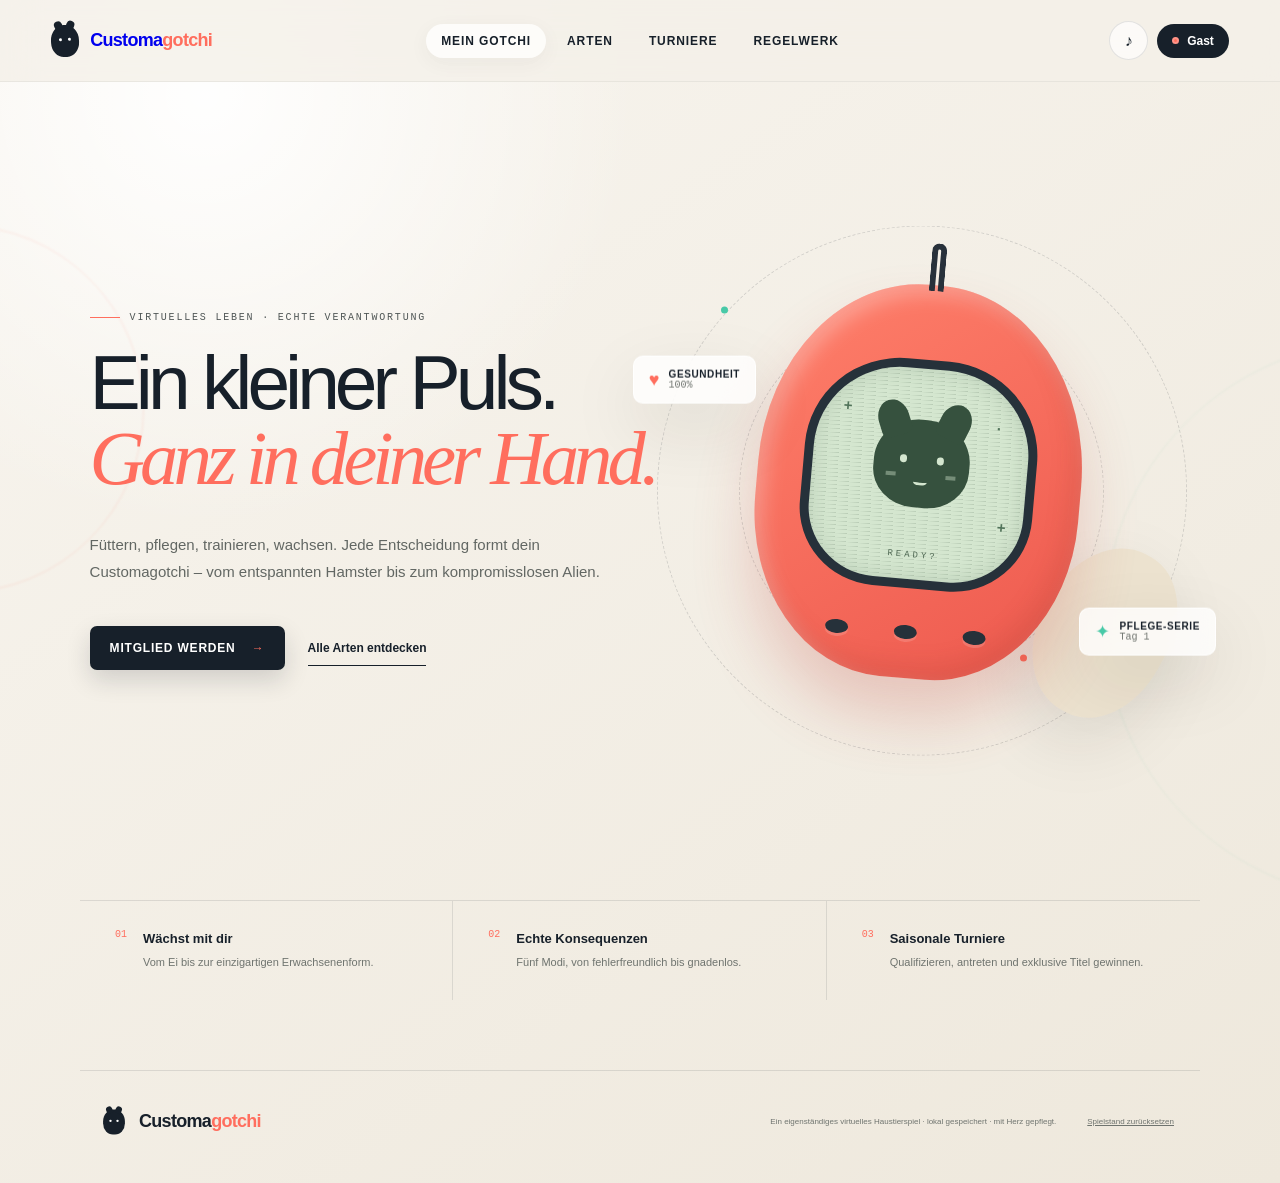
==== index.html @ be7396cb "Add files via upload" ====
<!doctype html>
<html lang="de">
<head>
  <meta charset="utf-8">
  <meta name="viewport" content="width=device-width, initial-scale=1">
  <meta name="theme-color" content="#111827">
  <meta name="description" content="Customagotchi – dein anspruchsvolles virtuelles Haustier mit fünf Arten, Pflege, Entwicklung und Turnieren.">
  <title>Customagotchi – Dein Leben. Dein Wesen.</title>
  <link rel="manifest" href="manifest.webmanifest">
  <link rel="icon" href="assets/icon.svg" type="image/svg+xml">
  <link rel="stylesheet" href="styles.css?v=20260717-1">
</head>
<body>
  <div class="ambient ambient-one"></div>
  <div class="ambient ambient-two"></div>

  <header class="topbar">
    <a class="brand" href="#start" aria-label="Customagotchi Startseite">
      <span class="brand-mark" aria-hidden="true"><i></i><b></b></span>
      <span>Customa<span>gotchi</span></span>
    </a>
    <nav class="desktop-nav" aria-label="Hauptnavigation">
      <button class="nav-link active" data-view="home">Mein Gotchi</button>
      <button class="nav-link" data-view="species">Arten</button>
      <button class="nav-link" data-view="tournaments">Turniere</button>
      <button class="nav-link" data-view="rules">Regelwerk</button>
    </nav>
    <div class="top-actions">
      <button class="icon-button" id="soundToggle" aria-label="Ton an- oder ausschalten" title="Ton"><span aria-hidden="true">♪</span></button>
      <button class="account-pill" id="accountButton"><span class="account-dot"></span><span id="accountLabel">Gast</span></button>
    </div>
  </header>

  <main id="app">
    <section class="view active" id="view-home" aria-labelledby="homeHeading">
      <div class="hero" id="start">
        <div class="eyebrow"><span></span> Virtuelles Leben · echte Verantwortung</div>
        <h1 id="homeHeading">Ein kleiner Puls.<br><em>Ganz in deiner Hand.</em></h1>
        <p class="hero-copy">Füttern, pflegen, trainieren, wachsen. Jede Entscheidung formt dein Customagotchi – vom entspannten Hamster bis zum kompromisslosen Alien.</p>
        <div class="hero-actions" id="guestHeroActions">
          <button class="primary-button" data-open="membership">Mitglied werden <span>→</span></button>
          <button class="text-button" data-view-target="species">Alle Arten entdecken</button>
        </div>

        <div class="hero-orbit" aria-hidden="true">
          <div class="orbit-line orbit-one"></div>
          <div class="orbit-line orbit-two"></div>
          <div class="egg egg-back"></div>
          <div class="device-shell">
            <div class="device-top"></div>
            <div class="device-screen">
              <div class="screen-glow"></div>
              <div class="pixel-spark s1">+</div><div class="pixel-spark s2">·</div><div class="pixel-spark s3">+</div>
              <div class="pet-preview hamster"><span class="ear left"></span><span class="ear right"></span><span class="eye left"></span><span class="eye right"></span><span class="mouth"></span><span class="blush left"></span><span class="blush right"></span></div>
              <span class="screen-label">READY?</span>
            </div>
            <div class="device-buttons"><i></i><i></i><i></i></div>
          </div>
          <div class="stat-float float-health"><span>♥</span><b>Gesundheit</b><small>100%</small></div>
          <div class="stat-float float-care"><span>✦</span><b>Pflege-Serie</b><small>Tag 1</small></div>
        </div>
      </div>

      <div class="game-shell hidden" id="gameShell">
        <aside class="pet-summary glass-panel">
          <div class="summary-heading">
            <div><span class="micro-label">DEIN BEGLEITER</span><h2 id="petNameHeading">Mochi</h2></div>
            <span class="alive-badge" id="aliveBadge">● MUNTER</span>
          </div>
          <div class="species-line"><span id="petSpeciesLabel">Hamster</span><i></i><span id="petStageLabel">Baby</span><i></i><span id="petAgeLabel">Tag 1</span></div>

          <div class="needs-list" id="needsList"></div>
          <div class="attention-card" id="attentionCard">
            <span class="attention-icon">!</span>
            <div><b id="attentionTitle">Alles bestens</b><small id="attentionText">Dein Gotchi ist rundum versorgt.</small></div>
          </div>
          <button class="secondary-button full" id="openStats">Alle Werte &amp; Verlauf</button>
        </aside>

        <section class="pet-stage glass-panel" aria-label="Spielbereich">
          <div class="stage-topline">
            <div class="clock"><span id="gameClock">08:00</span><small id="gamePeriod">MORGEN</small></div>
            <div class="weather"><span>✦</span><small id="seasonLabel">SOMMER-SAISON</small></div>
          </div>
          <div class="room" id="petRoom">
            <div class="room-window"><span></span><i></i></div>
            <div class="room-shelf"><i></i><b></b></div>
            <div class="room-rug"></div>
            <div class="poop-area" id="poopArea"></div>
            <div class="pet-character hamster baby" id="petCharacter" role="img" aria-label="Dein Customagotchi">
              <span class="pet-shadow"></span>
              <span class="feature ear left"></span><span class="feature ear right"></span>
              <span class="feature horn left"></span><span class="feature horn right"></span>
              <span class="feature tail"></span>
              <span class="body"><span class="face-eye left"></span><span class="face-eye right"></span><span class="face-mouth"></span><span class="cheek left"></span><span class="cheek right"></span><span class="belly-mark"></span></span>
              <span class="status-bubble" id="petBubble">♥</span>
            </div>
            <div class="sleep-cloud hidden" id="sleepCloud">Z <small>z</small></div>
            <div class="room-message" id="roomMessage" aria-live="polite">Willkommen zurück!</div>
          </div>
          <div class="action-dock" aria-label="Pflegeaktionen">
            <button class="care-action" data-action="feed"><span>♨</span><small>Füttern</small></button>
            <button class="care-action" data-action="snack"><span>●</span><small>Snack</small></button>
            <button class="care-action" data-action="play"><span>◆</span><small>Spielen</small></button>
            <button class="care-action" data-action="train"><span>▲</span><small>Training</small></button>
            <button class="care-action" data-action="clean"><span>✦</span><small>Pflegen</small></button>
            <button class="care-action" data-action="medicine"><span>✚</span><small>Medizin</small></button>
            <button class="care-action" data-action="sleep"><span>☾</span><small>Schlaf</small></button>
            <button class="care-action" data-action="light"><span>◐</span><small>Licht</small></button>
          </div>
        </section>

        <aside class="daily-panel glass-panel">
          <div class="panel-heading"><div><span class="micro-label">HEUTE</span><h3>Tagesrhythmus</h3></div><span id="dailyProgress">0/4</span></div>
          <div class="quest-list" id="questList"></div>
          <div class="streak-card"><span class="streak-flame">♨</span><div><small>PFLEGE-SERIE</small><b><span id="streakDays">1</span> Tage</b></div><span class="xp-badge" id="xpBadge">0 XP</span></div>
          <button class="tournament-teaser" data-view-target="tournaments">
            <span class="trophy">♛</span>
            <span><small>NÄCHSTES EVENT</small><b id="nextEventTitle">Sommer-Pokal</b><em id="nextEventDate">In 12 Tagen</em></span>
            <i>→</i>
          </button>
        </aside>
      </div>

      <section class="feature-strip" id="featureStrip">
        <article><span>01</span><div><b>Wächst mit dir</b><p>Vom Ei bis zur einzigartigen Erwachsenenform.</p></div></article>
        <article><span>02</span><div><b>Echte Konsequenzen</b><p>Fünf Modi, von fehlerfreundlich bis gnadenlos.</p></div></article>
        <article><span>03</span><div><b>Saisonale Turniere</b><p>Qualifizieren, antreten und exklusive Titel gewinnen.</p></div></article>
      </section>
    </section>

    <section class="view inner-view" id="view-species" aria-labelledby="speciesHeading">
      <div class="page-intro"><span class="eyebrow"><span></span> Fünf Wesen · fünf Herausforderungen</span><h1 id="speciesHeading">Finde deinen <em>Schwierigkeitsgrad.</em></h1><p>Jede Art besitzt einen eigenen Charakter, Bedürfnisse und Fehlertoleranzen. Die gewählte Stufe bestimmt Tempo und Härte der Pflege.</p></div>
      <div class="species-grid" id="speciesGrid"></div>
      <div class="create-banner glass-panel"><div><span class="micro-label">BEREIT FÜR VERANTWORTUNG?</span><h2>Dein Begleiter wartet schon.</h2><p>Ab Plus-Mitgliedschaft. Ein aktives Customagotchi pro Profil.</p></div><button class="primary-button" id="createPetBanner">Gotchi auswählen <span>→</span></button></div>
    </section>

    <section class="view inner-view" id="view-tournaments" aria-labelledby="tournamentHeading">
      <div class="page-intro tournament-intro"><span class="eyebrow"><span></span> Customa League · Saisonbetrieb</span><h1 id="tournamentHeading">Wo Pflege zu <em>Präzision</em> wird.</h1><p>Qualifiziere dein erwachsenes Customagotchi, tritt in fairen Pflegeprüfungen an und sammle saisonale Rangpunkte.</p></div>
      <div class="tournament-layout">
        <div class="event-column" id="eventList"></div>
        <aside class="season-card glass-panel">
          <span class="micro-label">AKTUELLE SAISON</span><h3 id="seasonCardTitle">Solar-Saison 2026</h3><div class="season-orb"><span>♛</span></div>
          <div class="season-stats"><div><small>DEINE PUNKTE</small><b id="seasonPoints">0</b></div><div><small>RANG</small><b id="seasonRank">—</b></div></div>
          <h4>Saisonale Belohnungen</h4>
          <ol class="reward-list"><li><span>1</span><div><b>Solar-Krone</b><small>500+ Punkte · Legendärer Titel</small></div></li><li><span>2</span><div><b>Prisma-Rahmen</b><small>250+ Punkte · Profilkosmetik</small></div></li><li><span>3</span><div><b>Pflege-Pionier</b><small>100+ Punkte · Saisonabzeichen</small></div></li></ol>
          <p class="fine-print">Die finale Auswertung und Bekanntgabe erfolgt jeweils am Saisonende im Newsletter und im Turnierbereich.</p>
        </aside>
      </div>
      <section class="newsletter glass-panel"><div class="newsletter-icon">@</div><div><span class="micro-label">NICHTS VERPASSEN</span><h2>Turnier-Newsletter</h2><p>Termine, Austragungsorte, Teilnahmefenster und saisonale Gewinner landen im registrierten Postfach.</p></div><label class="switch-row"><input type="checkbox" id="newsletterToggle"><span class="switch"></span><b id="newsletterState">Newsletter aus</b></label><button class="secondary-button" id="openInbox">Postfach öffnen <span id="mailCount" class="mail-count">0</span></button></section>
    </section>

    <section class="view inner-view" id="view-rules" aria-labelledby="rulesHeading">
      <div class="page-intro"><span class="eyebrow"><span></span> Fair, nachvollziehbar, vollständig</span><h1 id="rulesHeading">Das Customagotchi-<em>Regelwerk.</em></h1><p>Alle Pflege-, Mitgliedschafts- und Turnierregeln an einem Ort.</p></div>
      <div class="rules-layout">
        <nav class="rules-nav glass-panel" aria-label="Regelkapitel">
          <button class="rule-tab active" data-rule="basics">01 · Grundlagen</button>
          <button class="rule-tab" data-rule="care">02 · Pflege &amp; Leben</button>
          <button class="rule-tab" data-rule="difficulty">03 · Schwierigkeitsgrade</button>
          <button class="rule-tab" data-rule="tournament">04 · Turnierablauf</button>
          <button class="rule-tab" data-rule="eligibility">05 · Teilnahmebedingungen</button>
          <button class="rule-tab" data-rule="rewards">06 · Saison &amp; Belohnungen</button>
        </nav>
        <article class="rule-content glass-panel" id="ruleContent"></article>
      </div>
    </section>
  </main>

  <footer>
    <div class="brand footer-brand"><span class="brand-mark" aria-hidden="true"><i></i><b></b></span><span>Customa<span>gotchi</span></span></div>
    <p>Ein eigenständiges virtuelles Haustierspiel · lokal gespeichert · mit Herz gepflegt.</p>
    <button id="resetData" class="footer-link">Spielstand zurücksetzen</button>
  </footer>

  <div class="modal-backdrop hidden" id="modalBackdrop" role="presentation">
    <section class="modal" id="modal" role="dialog" aria-modal="true" aria-labelledby="modalTitle">
      <button class="modal-close" id="modalClose" aria-label="Fenster schließen">×</button>
      <div id="modalContent"></div>
    </section>
  </div>

  <div class="toast-region" id="toastRegion" aria-live="polite"></div>

  <template id="petCardTemplate">
    <article class="species-card glass-panel">
      <div class="species-art"><span class="difficulty-chip"></span><div class="mini-pet"><span class="mini-ear left"></span><span class="mini-ear right"></span><span class="mini-eye left"></span><span class="mini-eye right"></span><span class="mini-mouth"></span></div></div>
      <div class="species-card-body"><div class="species-title"><h2></h2><span class="level-label"></span></div><p class="species-tagline"></p><div class="mode-name"></div><p class="species-description"></p><div class="tolerance-row"><span>FEHLERTOLERANZ</span><div class="tolerance-dots"></div></div><button class="secondary-button full choose-species">Diese Art wählen</button></div>
    </article>
  </template>

  <script src="app.js?v=20260717-1" defer></script>
</body>
</html>
---- styles.css ----
:root {
  --ink: #17202a;
  --muted: #6f746f;
  --paper: #f4f0e8;
  --panel: rgba(255, 255, 255, .7);
  --line: rgba(23, 32, 42, .11);
  --coral: #ff6e5e;
  --coral-dark: #e84e42;
  --mint: #48c9a7;
  --yellow: #ffbd53;
  --blue: #6689ee;
  --purple: #a77bea;
  --shadow: 0 25px 70px rgba(35, 31, 24, .10);
  --mono: 'Cascadia Mono', 'Consolas', monospace;
  --sans: 'Segoe UI Variable', 'Segoe UI', sans-serif;
}

* { box-sizing: border-box; }
html { scroll-behavior: smooth; }
body {
  margin: 0;
  min-width: 320px;
  color: var(--ink);
  background:
    radial-gradient(circle at 16% 8%, rgba(255,255,255,.95), transparent 27rem),
    linear-gradient(145deg, #f8f5ef 0%, #eee8dc 100%);
  font-family: var(--sans);
  min-height: 100vh;
  overflow-x: hidden;
}
button, input, select { font: inherit; }
button { color: inherit; }
button:focus-visible, input:focus-visible, select:focus-visible { outline: 3px solid rgba(102,137,238,.32); outline-offset: 3px; }
.hidden { display: none !important; }
.ambient { position: fixed; pointer-events: none; filter: blur(1px); opacity: .55; z-index: -1; }
.ambient-one { width: 23rem; height: 23rem; border: 1px solid rgba(255,110,94,.25); border-radius: 50%; top: 25%; left: -14rem; }
.ambient-two { width: 35rem; height: 35rem; border: 1px solid rgba(72,201,167,.17); border-radius: 50%; right: -24rem; bottom: 0; }

.topbar {
  height: 82px;
  padding: 0 clamp(20px, 4vw, 66px);
  display: grid;
  grid-template-columns: 1fr auto 1fr;
  align-items: center;
  position: sticky;
  top: 0;
  z-index: 50;
  backdrop-filter: blur(18px);
  background: rgba(244,240,232,.78);
  border-bottom: 1px solid rgba(23,32,42,.06);
}
.brand { display: inline-flex; gap: 11px; align-items: center; text-decoration: none; font-size: 18px; font-weight: 800; letter-spacing: -.7px; width: max-content; }
.brand > span:last-child > span { color: var(--coral); }
.brand-mark { width: 28px; height: 32px; background: var(--ink); border-radius: 48% 48% 45% 45%; position: relative; display: inline-block; transform: rotate(-3deg); }
.brand-mark:before, .brand-mark:after { content: ''; position: absolute; width: 8px; height: 9px; top: -4px; background: var(--ink); border-radius: 6px 6px 0 0; }
.brand-mark:before { left: 4px; transform: rotate(-25deg); }
.brand-mark:after { right: 4px; transform: rotate(25deg); }
.brand-mark i, .brand-mark b { position: absolute; width: 3px; height: 3px; border-radius: 50%; background: #fff; top: 13px; }
.brand-mark i { left: 8px; }.brand-mark b { right: 8px; }
.desktop-nav { display: flex; align-items: center; gap: 6px; }
.nav-link { border: 0; background: transparent; padding: 10px 15px; border-radius: 999px; font-size: 12px; text-transform: uppercase; letter-spacing: .9px; font-weight: 700; cursor: pointer; transition: .2s ease; }
.nav-link:hover, .nav-link.active { background: rgba(255,255,255,.72); box-shadow: 0 5px 20px rgba(30,30,30,.05); }
.top-actions { display: flex; justify-content: flex-end; align-items: center; gap: 9px; }
.icon-button { width: 39px; height: 39px; border: 1px solid var(--line); border-radius: 50%; background: rgba(255,255,255,.65); cursor: pointer; }
.icon-button.off { opacity: .45; }
.account-pill { display: flex; align-items: center; gap: 8px; padding: 10px 15px; background: var(--ink); color: #fff; border: 0; border-radius: 999px; font-weight: 700; font-size: 12px; cursor: pointer; }
.account-dot { width: 7px; height: 7px; background: var(--coral); border: 2px solid rgba(255,255,255,.25); border-radius: 50%; }

.view { display: none; animation: reveal .4s ease; }
.view.active { display: block; }
@keyframes reveal { from { opacity: 0; transform: translateY(8px); } }
.hero { min-height: calc(100vh - 82px); max-width: 1320px; margin: auto; padding: 8vh clamp(24px, 7vw, 100px); display: flex; flex-direction: column; justify-content: center; position: relative; }
.hero > *:not(.hero-orbit) { max-width: 610px; position: relative; z-index: 2; }
.eyebrow { font-family: var(--mono); font-size: 10px; letter-spacing: 1.8px; text-transform: uppercase; font-weight: 500; display: inline-flex; align-items: center; gap: 10px; color: #4f5655; }
.eyebrow > span { width: 30px; height: 1px; background: var(--coral); }
.hero h1, .page-intro h1 { margin: 22px 0 20px; font-size: clamp(50px, 6vw, 88px); line-height: .98; letter-spacing: -5px; font-weight: 500; }
.hero h1 em, .page-intro h1 em { color: var(--coral); font-style: italic; font-family: Georgia, serif; font-weight: 400; letter-spacing: -5px; }
.hero-copy { color: #626763; line-height: 1.8; font-size: 15px; max-width: 520px !important; }
.hero-actions { display: flex; align-items: center; gap: 23px; margin-top: 26px; }
.primary-button { background: var(--ink); border: 0; color: #fff; border-radius: 7px; padding: 15px 20px; font-size: 12px; font-weight: 800; text-transform: uppercase; letter-spacing: .8px; cursor: pointer; box-shadow: 0 10px 25px rgba(23,32,42,.16); transition: transform .2s, box-shadow .2s; }
.primary-button span { color: var(--coral); margin-left: 12px; }
.primary-button:hover { transform: translateY(-2px); box-shadow: 0 14px 30px rgba(23,32,42,.22); }
.text-button { padding: 10px 0; background: transparent; border: 0; border-bottom: 1px solid var(--ink); font-size: 12px; font-weight: 700; cursor: pointer; }

.hero-orbit { position: absolute; right: clamp(20px, 5vw, 75px); top: 50%; width: min(46vw, 610px); aspect-ratio: 1; transform: translateY(-50%); }
.orbit-line { position: absolute; border: 1px dashed rgba(23,32,42,.15); border-radius: 50%; animation: spin 50s linear infinite; }
.orbit-line:before { content: ''; position: absolute; width: 7px; height: 7px; background: var(--mint); border-radius: 50%; top: 15%; left: 12%; }
.orbit-one { inset: 5%; }.orbit-two { inset: 19%; animation-direction: reverse; }
.orbit-two:before { background: var(--coral); top: auto; bottom: 3%; left: auto; right: 21%; }
@keyframes spin { to { transform: rotate(360deg); } }
.egg { position: absolute; width: 22%; height: 30%; background: #ece2cf; border-radius: 52% 48% 48% 52%; bottom: 11%; right: 8%; transform: rotate(29deg); box-shadow: var(--shadow); }
.device-shell { position: absolute; width: 55%; height: 67%; top: 15%; left: 22%; border-radius: 48% 48% 43% 43%; background: linear-gradient(145deg,#ff806b,#ed594e); box-shadow: 0 38px 60px rgba(195,73,61,.24), inset -9px -12px 25px rgba(135,44,35,.15), inset 8px 9px 20px rgba(255,255,255,.3); transform: rotate(5deg); }
.device-top { position: absolute; width: 15px; height: 48px; border: 6px solid #28313b; border-bottom: 0; border-radius: 10px 10px 0 0; top: -42px; left: calc(50% - 7px); }
.device-screen { position: absolute; width: 72%; height: 58%; top: 19%; left: 14%; background: #d4e6cf; border: 9px solid #26313a; border-radius: 41% 41% 34% 34%; overflow: hidden; box-shadow: inset 0 0 20px rgba(64,92,70,.18); }
.screen-glow { position: absolute; inset: 0; opacity: .17; background: repeating-linear-gradient(0deg,transparent 0 3px,#37503c 4px); }
.screen-label { position: absolute; bottom: 9%; left: 0; width: 100%; text-align: center; font: 500 9px var(--mono); letter-spacing: 3px; color: #526b56; }
.pet-preview { width: 45%; height: 42%; border-radius: 47% 47% 43% 43%; background: #36513e; position: absolute; left: 28%; top: 24%; animation: bob 2s ease-in-out infinite; }
@keyframes bob { 50% { transform: translateY(-7px) rotate(-2deg); } }
.pet-preview .ear { width: 32%; height: 42%; position: absolute; background: #36513e; top: -20%; border-radius: 50% 50% 20% 20%; }.pet-preview .ear.left { left: 2%; transform: rotate(-22deg); }.pet-preview .ear.right { right: 2%; transform: rotate(22deg); }
.pet-preview .eye { position: absolute; width: 8%; aspect-ratio: 1; border-radius: 50%; background: #d4e6cf; top: 41%; }.pet-preview .eye.left { left: 27%; }.pet-preview .eye.right { right: 27%; }
.pet-preview .mouth { width: 14%; height: 8%; border-bottom: 3px solid #d4e6cf; border-radius: 50%; position: absolute; bottom: 25%; left: 43%; }
.pet-preview .blush { width: 10%; height: 5%; background: #d4e6cf; opacity: .4; position: absolute; top: 61%; }.pet-preview .blush.left { left: 14%; }.pet-preview .blush.right { right: 14%; }
.pixel-spark { color: #51735a; position: absolute; font: 600 15px var(--mono); }.s1{left:12%;top:17%}.s2{right:13%;top:22%}.s3{right:8%;bottom:23%}
.device-buttons { position: absolute; display: flex; width: 64%; justify-content: space-around; left: 18%; bottom: 10%; }.device-buttons i { width: 23px; height: 14px; background: #26313a; border-radius: 50%; box-shadow: 0 3px 0 rgba(255,255,255,.15); }
.stat-float { position: absolute; z-index: 3; background: rgba(255,255,255,.78); backdrop-filter: blur(15px); box-shadow: var(--shadow); border: 1px solid rgba(255,255,255,.8); border-radius: 10px; padding: 12px 15px; display: grid; grid-template-columns: auto 1fr; column-gap: 9px; align-items: center; animation: hover 4s ease-in-out infinite; }
.stat-float > span { grid-row: span 2; color: var(--coral); font-size: 18px; }.stat-float b { font-size: 10px; text-transform: uppercase; letter-spacing: .6px; }.stat-float small { color: var(--muted); font: 10px var(--mono); }
.float-health { top: 27%; left: 1%; }.float-care { bottom: 22%; right: 0; animation-delay: -2s; }.float-care > span { color: var(--mint); }
@keyframes hover { 50% { transform: translateY(-8px); } }
.feature-strip { max-width: 1120px; margin: 0 auto 70px; display: grid; grid-template-columns: repeat(3,1fr); border-top: 1px solid var(--line); }
.feature-strip article { display: grid; grid-template-columns: auto 1fr; gap: 16px; padding: 28px 35px; border-right: 1px solid var(--line); }.feature-strip article:last-child{border-right:0}.feature-strip article > span{font:10px var(--mono);color:var(--coral)}.feature-strip b{font-size:13px}.feature-strip p{font-size:11px;line-height:1.6;color:var(--muted);margin:7px 0 0}

.glass-panel { background: var(--panel); border: 1px solid rgba(255,255,255,.8); box-shadow: 0 17px 50px rgba(45,41,35,.07); backdrop-filter: blur(18px); border-radius: 14px; }
.game-shell { min-height: calc(100vh - 82px); max-width: 1440px; padding: 28px clamp(20px,3vw,45px) 45px; margin: auto; display: grid; grid-template-columns: 285px minmax(470px,1fr) 285px; gap: 18px; }
.pet-summary,.daily-panel { padding: 24px; }
.summary-heading,.panel-heading { display:flex;justify-content:space-between;align-items:flex-start;gap:12px }.summary-heading h2,.panel-heading h3{margin:5px 0 0;font-size:23px;letter-spacing:-1px}.micro-label{font:500 9px var(--mono);letter-spacing:1.3px;color:#898b87}.alive-badge{font:500 8px var(--mono);letter-spacing:.8px;color:#25866f;background:#daf5ed;border-radius:99px;padding:7px 9px}.alive-badge.danger{color:#a7322a;background:#ffe1dd}
.species-line { display:flex;align-items:center;gap:8px;font:9px var(--mono);color:var(--muted);text-transform:uppercase;margin:9px 0 25px}.species-line i{width:3px;height:3px;background:#bbb;border-radius:50%}
.needs-list{display:grid;gap:16px}.need-row{display:grid;grid-template-columns:22px 1fr 31px;gap:9px;align-items:center}.need-row .need-icon{width:22px;height:22px;border-radius:6px;display:grid;place-items:center;background:#eeeae2;font-size:10px}.need-info{display:grid;gap:5px}.need-info span{display:flex;justify-content:space-between;font-size:10px;font-weight:700}.need-bar{height:5px;background:#e4e0d7;border-radius:9px;overflow:hidden}.need-bar i{display:block;height:100%;border-radius:9px;transition:width .4s}.need-value{font:9px var(--mono);text-align:right}.need-row.warning .need-value{color:#c56924}.need-row.critical .need-value{color:#c4372c}.need-row.critical .need-bar i{animation:pulsebar 1s ease infinite}@keyframes pulsebar{50%{opacity:.5}}
.attention-card{margin:24px 0 14px;padding:12px;background:#edf7f2;border:1px solid #d5eee4;border-radius:9px;display:flex;align-items:center;gap:10px}.attention-card.warning{background:#fff2dc;border-color:#f4dbb0}.attention-card.danger{background:#ffe5e1;border-color:#f5c3bb}.attention-icon{width:25px;height:25px;background:var(--mint);color:#fff;border-radius:50%;display:grid;place-items:center;font-weight:800}.warning .attention-icon{background:var(--yellow)}.danger .attention-icon{background:var(--coral)}.attention-card b,.attention-card small{display:block}.attention-card b{font-size:10px}.attention-card small{font-size:8px;color:var(--muted);line-height:1.4;margin-top:3px}
.secondary-button{background:rgba(255,255,255,.7);border:1px solid var(--line);border-radius:7px;padding:11px 14px;font-size:10px;text-transform:uppercase;letter-spacing:.6px;font-weight:800;cursor:pointer;transition:.2s}.secondary-button:hover{background:#fff;border-color:rgba(23,32,42,.25)}.full{width:100%}
.pet-stage{display:grid;grid-template-rows:auto 1fr auto;min-height:690px;overflow:hidden}.stage-topline{display:flex;justify-content:space-between;padding:19px 22px 12px}.clock span{display:block;font:500 17px var(--mono)}.clock small,.weather small{font:8px var(--mono);letter-spacing:1px;color:var(--muted)}.weather{display:flex;gap:7px;align-items:center}.weather span{color:var(--yellow)}
.room{position:relative;min-height:510px;margin:0 13px;border-radius:10px;overflow:hidden;background:linear-gradient(#cfe5dc 0 66%,#d6c5ab 66%);border:1px solid rgba(23,32,42,.07)}.room:before{content:'';position:absolute;left:0;right:0;top:0;height:66%;opacity:.25;background:linear-gradient(90deg,transparent 49.5%,#668c7f 50%,transparent 50.5%),linear-gradient(0deg,transparent 49.5%,#668c7f 50%,transparent 50.5%);background-size:52px 52px}.room.night{background:linear-gradient(#243847 0 66%,#65594d 66%)}.room.night:after{content:'';position:absolute;inset:0;background:rgba(7,20,35,.38);pointer-events:none;z-index:4}.room-window{position:absolute;top:42px;right:45px;width:88px;height:109px;border:7px solid #f8f0de;background:linear-gradient(#84cbe3,#e7edb1);box-shadow:0 5px 0 rgba(69,84,75,.15)}.room-window:after,.room-window:before{content:'';position:absolute;background:#f8f0de}.room-window:before{width:5px;height:100%;left:calc(50% - 2px)}.room-window:after{height:5px;width:100%;top:calc(50% - 2px)}.room-window i{width:22px;height:22px;background:#ffdc69;border-radius:50%;position:absolute;right:8px;top:9px}.room-window span{position:absolute;width:28px;height:12px;border-radius:50%;background:#fff;left:7px;top:22px}.room-shelf{position:absolute;left:35px;top:120px;width:110px;height:7px;background:#825f48}.room-shelf i{position:absolute;bottom:7px;left:12px;width:20px;height:35px;background:#e87865;border-radius:2px}.room-shelf b{position:absolute;bottom:7px;left:44px;width:27px;height:27px;background:#f4e7ca;border-radius:50% 50% 8px 8px}.room-rug{position:absolute;width:56%;height:15%;background:rgba(238,118,92,.58);border-radius:50%;bottom:7%;left:22%;box-shadow:inset 0 0 0 7px rgba(255,255,255,.19)}
.pet-character{position:absolute;width:170px;height:175px;left:calc(50% - 85px);bottom:17%;z-index:3;animation:petIdle 2.4s ease-in-out infinite;transition:filter .3s,transform .3s}.pet-shadow{position:absolute;width:120px;height:22px;background:rgba(40,41,35,.17);border-radius:50%;bottom:-2px;left:25px}.pet-character .body{position:absolute;left:20px;top:30px;width:130px;height:130px;border-radius:48% 48% 42% 42%;background:var(--pet,#e1a36e);box-shadow:inset -10px -12px 0 rgba(0,0,0,.05);z-index:2}.feature{position:absolute;display:block;background:var(--pet,#e1a36e);z-index:1}.feature.ear{width:45px;height:60px;border-radius:60% 60% 28% 28%;top:6px}.feature.ear.left{left:19px;transform:rotate(-24deg)}.feature.ear.right{right:19px;transform:rotate(24deg)}.feature.horn{display:none}.feature.tail{right:1px;bottom:33px;width:48px;height:22px;border:12px solid var(--pet);background:transparent;border-left:0;border-radius:0 35px 35px 0}.face-eye{position:absolute;width:13px;height:17px;background:#273037;border-radius:50%;top:46px;z-index:3}.face-eye.left{left:34px}.face-eye.right{right:34px}.face-eye:after{content:'';position:absolute;width:4px;height:4px;background:#fff;border-radius:50%;left:3px;top:2px}.face-mouth{position:absolute;width:22px;height:12px;border-bottom:4px solid #273037;border-radius:50%;left:54px;top:70px}.cheek{position:absolute;width:15px;height:7px;background:#ef766d;border-radius:50%;opacity:.6;top:69px}.cheek.left{left:16px}.cheek.right{right:16px}.belly-mark{position:absolute;width:65px;height:43px;border-radius:50%;background:rgba(255,255,255,.2);bottom:2px;left:33px}.status-bubble{position:absolute;right:-18px;top:11px;background:#fff;padding:7px 9px;border-radius:50% 50% 50% 5px;color:var(--coral);font-size:15px;box-shadow:0 8px 17px rgba(0,0,0,.12);z-index:4}.pet-character.sick{filter:saturate(.4) hue-rotate(35deg)}.pet-character.sick .face-mouth{border-bottom:0;border-top:4px solid #273037;top:77px}.pet-character.sleeping .face-eye{height:4px;border-radius:0;top:51px}.pet-character.sleeping .face-eye:after{display:none}.pet-character.dead{filter:grayscale(1);animation:none;transform:rotate(7deg) translateY(20px)}.pet-character.dead .face-eye{height:3px;transform:rotate(45deg)}.pet-character.dead .face-eye:after{width:3px;height:13px;background:#273037;top:-5px;left:5px}.pet-character.teen{transform:scale(1.08)}.pet-character.adult{transform:scale(1.16)}
.pet-character.cat{--pet:#c9a7e7}.pet-character.cat .tail{height:48px;width:42px;border-color:var(--pet);border-bottom:0}.pet-character.cat .ear{border-radius:6px 80% 10% 35%;height:49px}.pet-character.dog{--pet:#d79a62}.pet-character.dog .ear{height:75px;width:44px;border-radius:55% 50% 65% 65%;top:22px}.pet-character.dog .ear.left{transform:rotate(11deg);left:8px}.pet-character.dog .ear.right{transform:rotate(-11deg);right:8px}.pet-character.dog .tail{width:35px;height:18px}.pet-character.dino{--pet:#6bc8a3}.pet-character.dino .ear{display:none}.pet-character.dino .horn{display:block;width:27px;height:40px;background:#f2c861;clip-path:polygon(50% 0,100% 100%,0 100%);top:7px}.pet-character.dino .horn.left{left:50px;transform:rotate(-17deg)}.pet-character.dino .horn.right{right:47px;transform:rotate(18deg)}.pet-character.dino .tail{width:67px;height:37px;border:0;background:var(--pet);clip-path:polygon(0 25%,100% 100%,0 85%);right:-26px}.pet-character.alien{--pet:#81a4ee}.pet-character.alien .ear{display:none}.pet-character.alien .body{border-radius:55% 55% 43% 43%;height:142px}.pet-character.alien .body:before,.pet-character.alien .body:after{content:'';position:absolute;width:3px;height:45px;background:#293b55;top:-31px}.pet-character.alien .body:before{left:37px;transform:rotate(-22deg)}.pet-character.alien .body:after{right:37px;transform:rotate(22deg)}.pet-character.alien .tail{display:none}.pet-character.alien .face-eye{width:24px;height:31px;transform:rotate(9deg);top:42px}.pet-character.alien .face-eye.left{left:28px}.pet-character.alien .face-eye.right{right:28px;transform:rotate(-9deg)}
@keyframes petIdle{50%{transform:translateY(-7px) rotate(-1deg)}}
.sleep-cloud{position:absolute;z-index:6;left:60%;bottom:47%;font:700 25px var(--mono);color:#fff;text-shadow:0 2px 5px #334}.sleep-cloud small{font-size:13px}.room-message{position:absolute;z-index:7;left:50%;transform:translateX(-50%);bottom:4%;background:rgba(255,255,255,.85);border-radius:99px;padding:7px 15px;font-size:9px;font-weight:700;opacity:0;transition:.25s;white-space:nowrap}.room-message.show{opacity:1;bottom:6%}.poop-area{position:absolute;left:12%;bottom:18%;display:flex;gap:8px;z-index:3}.poop{width:22px;height:17px;background:#725344;border-radius:50% 50% 40% 40%;position:relative}.poop:before{content:'';position:absolute;width:14px;height:12px;border-radius:50%;background:#725344;top:-8px;left:4px}.poop:after{content:'';position:absolute;width:7px;height:7px;border-radius:50%;background:#725344;top:-12px;left:8px}
.action-dock{display:grid;grid-template-columns:repeat(8,1fr);padding:13px 9px 16px;gap:5px}.care-action{border:0;background:transparent;border-radius:8px;padding:8px 2px;cursor:pointer;transition:.2s}.care-action:hover{background:#fff;transform:translateY(-2px)}.care-action span{display:grid;place-items:center;margin:auto;width:31px;height:31px;background:#ece8df;border-radius:9px;font-size:14px}.care-action small{display:block;margin-top:5px;font-size:7px;font-weight:800}.care-action:disabled{opacity:.35;pointer-events:none}
.panel-heading>span{font:10px var(--mono);background:#eeeae1;padding:7px 9px;border-radius:99px}.quest-list{margin:22px 0;display:grid;gap:9px}.quest-item{display:grid;grid-template-columns:28px 1fr auto;align-items:center;gap:9px;padding:10px;background:rgba(255,255,255,.5);border:1px solid var(--line);border-radius:8px}.quest-item .check{width:25px;height:25px;border:1px solid #d5d1c9;border-radius:6px;display:grid;place-items:center;font-size:10px}.quest-item.done .check{background:var(--mint);color:#fff;border-color:var(--mint)}.quest-item b,.quest-item small{display:block}.quest-item b{font-size:9px}.quest-item small{font-size:7px;color:var(--muted);margin-top:3px}.quest-item>span:last-child{font:8px var(--mono);color:var(--coral)}.streak-card{display:flex;align-items:center;gap:10px;padding:14px;background:#fff2de;border:1px solid #f3d9af;border-radius:9px}.streak-flame{font-size:21px;color:#ed773e}.streak-card small,.streak-card b{display:block}.streak-card small{font:7px var(--mono);color:#9b7a52}.streak-card b{font-size:12px;margin-top:3px}.xp-badge{margin-left:auto;font:7px var(--mono);background:#fff;padding:6px;border-radius:99px}.tournament-teaser{width:100%;margin-top:14px;border:0;border-radius:10px;background:#222c38;color:#fff;display:grid;grid-template-columns:auto 1fr auto;text-align:left;align-items:center;gap:12px;padding:15px;cursor:pointer}.trophy{width:34px;height:34px;border-radius:50%;display:grid;place-items:center;background:rgba(255,189,83,.16);color:var(--yellow)}.tournament-teaser small,.tournament-teaser b,.tournament-teaser em{display:block}.tournament-teaser small{font:6px var(--mono);letter-spacing:.7px;color:#aab2ba}.tournament-teaser b{font-size:9px;margin:4px 0}.tournament-teaser em{font:normal 7px var(--mono);color:var(--coral)}

.inner-view{min-height:calc(100vh - 82px);max-width:1240px;margin:auto;padding:75px clamp(24px,5vw,65px) 90px}.page-intro{max-width:790px;margin-bottom:48px}.page-intro h1{font-size:clamp(45px,5vw,70px);margin:17px 0;line-height:1.06}.page-intro p{font-size:14px;line-height:1.8;color:var(--muted);max-width:650px}.species-grid{display:grid;grid-template-columns:repeat(3,1fr);gap:17px}.species-card{overflow:hidden;transition:.25s}.species-card:hover{transform:translateY(-5px);box-shadow:0 24px 55px rgba(45,41,35,.11)}.species-art{height:185px;position:relative;display:grid;place-items:center;background:#f4dfc8;overflow:hidden}.species-card:nth-child(2) .species-art{background:#e4dcf1}.species-card:nth-child(3) .species-art{background:#e9d4c2}.species-card:nth-child(4) .species-art{background:#d4e9df}.species-card:nth-child(5) .species-art{background:#dce4f5}.species-art:before{content:'';position:absolute;width:230px;height:230px;border:1px dashed rgba(23,32,42,.13);border-radius:50%}.difficulty-chip{position:absolute;top:14px;right:14px;background:rgba(255,255,255,.75);padding:6px 8px;border-radius:99px;font:8px var(--mono);z-index:2}.mini-pet{position:relative;width:93px;height:84px;background:#dea170;border-radius:48%;z-index:1;box-shadow:0 18px 22px rgba(52,47,40,.13)}.mini-ear{position:absolute;width:28px;height:36px;background:inherit;border-radius:50% 50% 25% 25%;top:-14px}.mini-ear.left{left:4px;transform:rotate(-22deg)}.mini-ear.right{right:4px;transform:rotate(22deg)}.mini-eye{position:absolute;width:8px;height:10px;background:#26313a;border-radius:50%;top:32px}.mini-eye.left{left:25px}.mini-eye.right{right:25px}.mini-mouth{position:absolute;width:13px;height:7px;border-bottom:3px solid #26313a;border-radius:50%;left:40px;top:48px}.species-card[data-species=cat] .mini-pet{background:#b99bd3}.species-card[data-species=dog] .mini-pet{background:#c88955}.species-card[data-species=dino] .mini-pet{background:#63bd99}.species-card[data-species=dino] .mini-ear{clip-path:polygon(50% 0,100% 100%,0 100%);background:#f0c858;border-radius:0;width:21px;height:30px}.species-card[data-species=alien] .mini-pet{background:#7295df;border-radius:55% 55% 45% 45%}.species-card[data-species=alien] .mini-ear{width:3px;height:36px;background:#26313a;top:-24px;border-radius:0}.species-card-body{padding:20px}.species-title{display:flex;justify-content:space-between;align-items:center}.species-title h2{font-size:21px;margin:0}.level-label{font:8px var(--mono);color:var(--muted)}.species-tagline{font-family:Georgia,serif;font-style:italic;color:var(--coral);font-size:14px;margin:5px 0 14px}.mode-name{display:inline-block;font:7px var(--mono);letter-spacing:.7px;background:#ece9e2;border-radius:4px;padding:5px 7px}.species-description{font-size:10px;color:var(--muted);line-height:1.7;min-height:52px}.tolerance-row{margin:17px 0;display:flex;justify-content:space-between;align-items:center}.tolerance-row>span{font:7px var(--mono);color:var(--muted)}.tolerance-dots{display:flex;gap:3px}.tolerance-dots i{width:5px;height:5px;background:#ddd9d0;border-radius:50%}.tolerance-dots i.on{background:var(--mint)}.create-banner{margin-top:18px;padding:28px 32px;display:flex;align-items:center;justify-content:space-between}.create-banner h2{font-size:25px;margin:7px 0}.create-banner p{font-size:11px;color:var(--muted);margin:0}
.tournament-intro{margin-bottom:36px}.tournament-layout{display:grid;grid-template-columns:1.5fr .8fr;gap:18px}.event-column{display:grid;gap:13px}.event-card{display:grid;grid-template-columns:80px 1fr auto;align-items:center;gap:18px;padding:20px 24px;background:rgba(255,255,255,.65);border:1px solid rgba(255,255,255,.8);border-radius:12px}.event-date{border-right:1px solid var(--line);text-align:center}.event-date b{font:500 26px var(--mono);display:block}.event-date small{font:8px var(--mono);letter-spacing:1px;color:var(--muted)}.event-main .event-meta{font:8px var(--mono);color:var(--coral);text-transform:uppercase}.event-main h3{font-size:17px;margin:6px 0}.event-main p{font-size:9px;color:var(--muted);margin:0}.event-card .secondary-button.eligible{border-color:#87d8c3;background:#e1f6f0}.event-card .secondary-button.locked{opacity:.65}.season-card{padding:27px}.season-card h3{font-size:23px;margin:7px 0 18px}.season-orb{width:105px;height:105px;border-radius:50%;background:radial-gradient(circle at 30% 25%,#ffeb9a,#f1a64e);display:grid;place-items:center;margin:18px auto;box-shadow:0 17px 34px rgba(227,159,76,.25)}.season-orb span{font-size:36px;color:#fff}.season-stats{display:grid;grid-template-columns:1fr 1fr;border:1px solid var(--line);border-radius:8px}.season-stats div{padding:13px;text-align:center}.season-stats div+div{border-left:1px solid var(--line)}.season-stats small,.season-stats b{display:block}.season-stats small{font:7px var(--mono);color:var(--muted)}.season-stats b{font:17px var(--mono);margin-top:4px}.season-card h4{font-size:11px;text-transform:uppercase;letter-spacing:.6px;margin:22px 0 10px}.reward-list{list-style:none;padding:0;margin:0;display:grid;gap:8px}.reward-list li{display:flex;gap:10px;align-items:center;padding:8px;background:rgba(255,255,255,.5);border-radius:7px}.reward-list li>span{width:23px;height:23px;background:#ece8df;border-radius:6px;display:grid;place-items:center;font:8px var(--mono)}.reward-list b,.reward-list small{display:block}.reward-list b{font-size:9px}.reward-list small{font-size:7px;color:var(--muted);margin-top:2px}.fine-print{font-size:8px;line-height:1.6;color:var(--muted);margin:15px 0 0}.newsletter{margin-top:18px;padding:24px 28px;display:grid;grid-template-columns:auto 1fr auto auto;align-items:center;gap:20px}.newsletter-icon{width:48px;height:48px;border-radius:50%;background:#ffe0db;color:var(--coral);display:grid;place-items:center;font:20px var(--mono)}.newsletter h2{margin:4px 0;font-size:18px}.newsletter p{margin:0;font-size:9px;color:var(--muted)}.switch-row{display:flex;align-items:center;gap:9px;cursor:pointer}.switch-row input{position:absolute;opacity:0}.switch{width:38px;height:21px;border-radius:20px;background:#d6d3cd;padding:3px;transition:.2s}.switch:after{content:'';display:block;width:15px;height:15px;border-radius:50%;background:#fff;transition:.2s}.switch-row input:checked+.switch{background:var(--mint)}.switch-row input:checked+.switch:after{transform:translateX(17px)}.switch-row b{font-size:9px}.mail-count{display:inline-grid;place-items:center;min-width:17px;height:17px;padding:0 4px;background:var(--coral);color:#fff;border-radius:99px;margin-left:6px}
.rules-layout{display:grid;grid-template-columns:260px 1fr;gap:18px;align-items:start}.rules-nav{padding:10px;position:sticky;top:105px}.rule-tab{width:100%;text-align:left;border:0;background:transparent;border-radius:7px;padding:13px 12px;font-size:9px;font-weight:700;cursor:pointer}.rule-tab.active{background:var(--ink);color:#fff}.rule-content{padding:35px;min-height:470px}.rule-content h2{font-size:31px;margin:5px 0 17px}.rule-content h3{font-size:14px;margin:25px 0 8px}.rule-content p,.rule-content li{font-size:11px;line-height:1.8;color:#636966}.rule-content ul,.rule-content ol{padding-left:18px}.rule-highlight{padding:16px;border-left:3px solid var(--coral);background:#fff3ed;border-radius:0 8px 8px 0;margin:20px 0}.rule-table{width:100%;border-collapse:collapse;margin:18px 0}.rule-table th,.rule-table td{padding:11px;border-bottom:1px solid var(--line);text-align:left;font-size:9px}.rule-table th{font:7px var(--mono);letter-spacing:.6px;color:var(--muted)}
footer{max-width:1120px;margin:auto;padding:35px 20px 45px;border-top:1px solid var(--line);display:flex;align-items:center;gap:25px}.footer-brand{margin-right:auto}.footer-brand .brand-mark{transform:scale(.78)}footer p{font-size:8px;color:var(--muted)}.footer-link{border:0;background:transparent;text-decoration:underline;font-size:8px;color:var(--muted);cursor:pointer}

.modal-backdrop{position:fixed;inset:0;z-index:100;background:rgba(18,24,29,.58);backdrop-filter:blur(7px);display:grid;place-items:center;padding:20px}.modal{width:min(650px,100%);max-height:90vh;overflow:auto;background:#f7f3ec;border-radius:16px;box-shadow:0 35px 100px rgba(0,0,0,.3);position:relative;padding:38px}.modal-close{position:absolute;right:16px;top:13px;width:32px;height:32px;border:0;background:#e9e5dd;border-radius:50%;font-size:19px;cursor:pointer}.modal h2{font-size:31px;letter-spacing:-1.5px;margin:6px 0 10px}.modal-lead{font-size:11px;line-height:1.7;color:var(--muted);margin:0 0 22px}.form-grid{display:grid;grid-template-columns:1fr 1fr;gap:13px}.field{display:grid;gap:6px}.field.full-field{grid-column:1/-1}.field label{font:8px var(--mono);letter-spacing:.7px;text-transform:uppercase}.field input,.field select{width:100%;border:1px solid #d9d5cc;background:#fff;border-radius:7px;padding:12px;font-size:11px;color:var(--ink)}.plan-grid{display:grid;grid-template-columns:repeat(4,1fr);gap:7px;margin:15px 0}.plan-choice input{position:absolute;opacity:0}.plan-choice span{display:block;border:1px solid #d9d5cc;border-radius:8px;padding:11px 8px;background:#fff;cursor:pointer;text-align:center}.plan-choice b,.plan-choice small{display:block}.plan-choice b{font-size:10px}.plan-choice small{font-size:7px;color:var(--muted);margin-top:4px}.plan-choice input:checked+span{border:2px solid var(--coral);background:#fff5f2;padding:10px 7px}.consent{display:flex;gap:8px;align-items:flex-start;font-size:8px;line-height:1.5;color:var(--muted);margin:15px 0}.modal-actions{display:flex;justify-content:flex-end;gap:9px;margin-top:18px}.species-select-list{display:grid;grid-template-columns:repeat(5,1fr);gap:7px;margin:20px 0}.species-radio input{position:absolute;opacity:0}.species-radio span{display:grid;place-items:center;gap:6px;background:#fff;border:1px solid var(--line);border-radius:9px;padding:13px 4px;cursor:pointer}.species-radio i{width:30px;height:30px;border-radius:50%;background:var(--species-color)}.species-radio b{font-size:8px}.species-radio input:checked+span{border:2px solid var(--coral);padding:12px 3px;background:#fff5f2}.difficulty-control{margin:17px 0}.difficulty-control input{width:100%;accent-color:var(--coral)}.difficulty-labels{display:flex;justify-content:space-between;font:8px var(--mono);color:var(--muted)}.mode-preview{padding:12px;background:#fff;border:1px solid var(--line);border-radius:8px;font-size:9px;line-height:1.6}.account-overview{display:grid;grid-template-columns:1fr 1fr;gap:10px;margin:19px 0}.account-stat{padding:13px;border:1px solid var(--line);background:#fff;border-radius:8px}.account-stat small,.account-stat b{display:block}.account-stat small{font:7px var(--mono);color:var(--muted)}.account-stat b{font-size:11px;margin-top:4px}.game-choice{display:grid;grid-template-columns:1fr 1fr;gap:12px;margin:18px 0}.game-choice button{padding:28px 10px;border:1px solid var(--line);border-radius:9px;background:#fff;font-size:13px;font-weight:800;cursor:pointer}.game-choice button:hover{border-color:var(--coral);background:#fff4f1}.stat-modal-grid{display:grid;grid-template-columns:repeat(3,1fr);gap:8px;margin:16px 0}.stat-tile{padding:12px;background:#fff;border:1px solid var(--line);border-radius:8px}.stat-tile small,.stat-tile b{display:block}.stat-tile small{font:7px var(--mono);color:var(--muted)}.stat-tile b{font:14px var(--mono);margin-top:6px}.history-list,.mail-list{display:grid;gap:7px;max-height:280px;overflow:auto}.history-item,.mail-item{padding:11px;background:#fff;border:1px solid var(--line);border-radius:7px;font-size:9px}.history-item time,.mail-item time{font:7px var(--mono);color:var(--muted);display:block;margin-bottom:4px}.mail-item.unread{border-left:3px solid var(--coral)}.mail-item h3{font-size:11px;margin:0 0 5px}.mail-item p{font-size:8px;line-height:1.6;color:var(--muted);margin:0}.death-panel{text-align:center}.death-icon{width:90px;height:90px;border-radius:50%;background:#dedad2;display:grid;place-items:center;margin:8px auto 18px;font-size:35px}.danger-button{background:#b73731;color:#fff;border:0;border-radius:7px;padding:12px 15px;font-size:9px;font-weight:800;text-transform:uppercase;cursor:pointer}.toast-region{position:fixed;z-index:200;right:20px;bottom:20px;display:grid;gap:8px}.toast{background:#202a34;color:#fff;border-radius:9px;box-shadow:0 15px 40px rgba(0,0,0,.2);padding:12px 15px;min-width:230px;font-size:9px;animation:toastIn .3s ease}.toast.good{border-left:3px solid var(--mint)}.toast.warn{border-left:3px solid var(--yellow)}.toast.bad{border-left:3px solid var(--coral)}@keyframes toastIn{from{transform:translateX(30px);opacity:0}}

@media(max-width:1050px){.game-shell{grid-template-columns:230px 1fr}.daily-panel{grid-column:1/-1;display:grid;grid-template-columns:1fr 1fr;gap:15px}.daily-panel .panel-heading{grid-column:1/-1}.quest-list{grid-template-columns:repeat(4,1fr);grid-column:1/-1;margin:0}.hero-orbit{opacity:.38;right:-5%}.species-grid{grid-template-columns:repeat(2,1fr)}}
@media(max-width:780px){.topbar{grid-template-columns:1fr auto;height:70px}.desktop-nav{position:fixed;bottom:0;left:0;right:0;background:#f8f4ed;border-top:1px solid var(--line);z-index:99;justify-content:space-around;padding:7px}.nav-link{font-size:8px;padding:9px 8px}.top-actions .icon-button{display:none}.hero{min-height:auto;padding-top:70px;padding-bottom:90px}.hero-orbit{position:relative;right:auto;top:auto;transform:none;width:100%;order:-1;margin:-30px auto 20px}.hero>*,.hero>*.hero-orbit{max-width:100%}.hero h1,.page-intro h1{letter-spacing:-3px}.feature-strip{grid-template-columns:1fr;margin-bottom:45px}.feature-strip article{border-right:0;border-bottom:1px solid var(--line)}.game-shell{grid-template-columns:1fr;padding-bottom:90px}.pet-summary{order:2}.pet-stage{order:1;min-height:620px}.daily-panel{order:3;display:block}.quest-list{display:grid;grid-template-columns:1fr 1fr;margin:18px 0}.action-dock{grid-template-columns:repeat(4,1fr)}.species-grid,.tournament-layout,.rules-layout{grid-template-columns:1fr}.inner-view{padding-top:45px;padding-bottom:100px}.rules-nav{position:static;display:grid;grid-template-columns:1fr 1fr}.event-card{grid-template-columns:60px 1fr}.event-card .secondary-button{grid-column:1/-1}.newsletter{grid-template-columns:auto 1fr}.newsletter .switch-row,.newsletter .secondary-button{grid-column:1/-1}.create-banner{align-items:flex-start;gap:20px;flex-direction:column}.plan-grid{grid-template-columns:1fr 1fr}.rules-nav{top:auto}footer{margin-bottom:55px;flex-wrap:wrap}.footer-brand{width:100%}}
@media(max-width:500px){.topbar{padding:0 15px}.account-pill{padding:9px}.hero{padding-left:19px;padding-right:19px}.hero h1{font-size:45px}.hero-actions{align-items:flex-start;flex-direction:column;gap:10px}.game-shell{padding-left:10px;padding-right:10px}.pet-stage{min-height:580px}.room{min-height:440px}.pet-character{transform:scale(.85)}.quest-list{grid-template-columns:1fr}.species-grid{grid-template-columns:1fr}.modal{padding:30px 20px}.form-grid,.account-overview,.stat-modal-grid{grid-template-columns:1fr}.species-select-list{grid-template-columns:repeat(3,1fr)}.page-intro h1{font-size:42px}.rules-nav{grid-template-columns:1fr}.event-card{padding:15px}.newsletter{padding:20px}.top-actions{gap:4px}.brand{font-size:15px}.topbar>.brand .brand-mark{display:none}}
@media(prefers-reduced-motion:reduce){*,*:before,*:after{animation:none!important;scroll-behavior:auto!important;transition:none!important}}
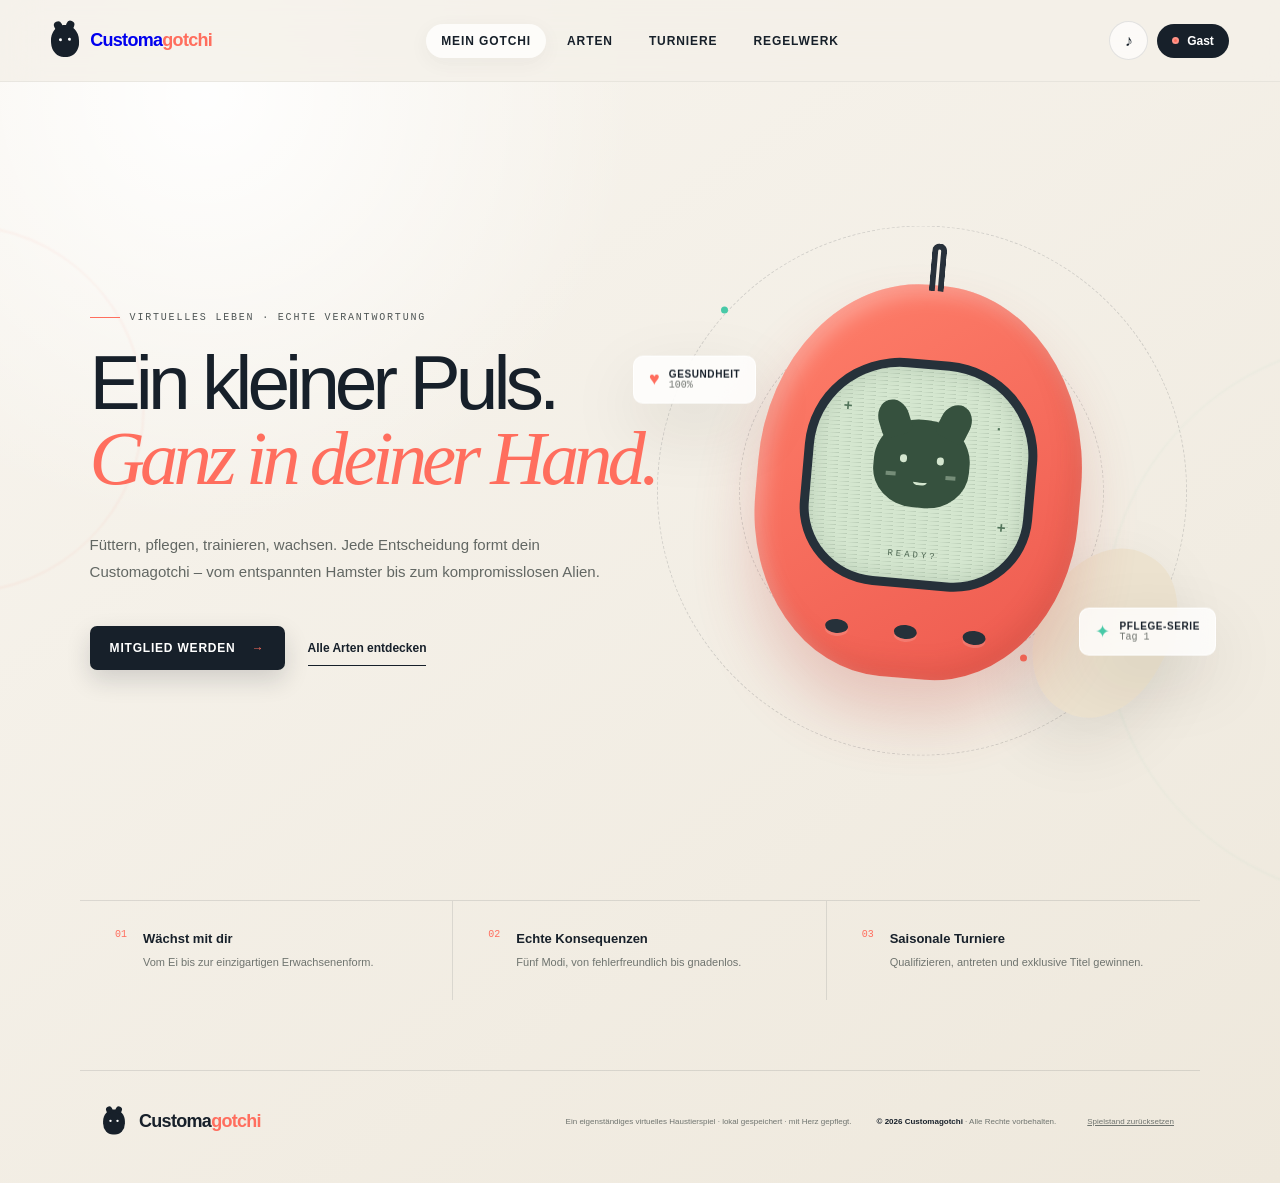
==== commit d14da779: "Add files via upload" ====
--- a/index.html
+++ b/index.html
@@ -169,6 +169,7 @@
   <footer>
     <div class="brand footer-brand"><span class="brand-mark" aria-hidden="true"><i></i><b></b></span><span>Customa<span>gotchi</span></span></div>
     <p>Ein eigenständiges virtuelles Haustierspiel · lokal gespeichert · mit Herz gepflegt.</p>
+    <p class="footer-copyright"><a href="./" aria-label="Zur Customagotchi-Startseite">© 2026 Customagotchi</a> · Alle Rechte vorbehalten.</p>
     <button id="resetData" class="footer-link">Spielstand zurücksetzen</button>
   </footer>
 
--- a/styles.css
+++ b/styles.css
@@ -129,7 +129,7 @@
 .inner-view{min-height:calc(100vh - 82px);max-width:1240px;margin:auto;padding:75px clamp(24px,5vw,65px) 90px}.page-intro{max-width:790px;margin-bottom:48px}.page-intro h1{font-size:clamp(45px,5vw,70px);margin:17px 0;line-height:1.06}.page-intro p{font-size:14px;line-height:1.8;color:var(--muted);max-width:650px}.species-grid{display:grid;grid-template-columns:repeat(3,1fr);gap:17px}.species-card{overflow:hidden;transition:.25s}.species-card:hover{transform:translateY(-5px);box-shadow:0 24px 55px rgba(45,41,35,.11)}.species-art{height:185px;position:relative;display:grid;place-items:center;background:#f4dfc8;overflow:hidden}.species-card:nth-child(2) .species-art{background:#e4dcf1}.species-card:nth-child(3) .species-art{background:#e9d4c2}.species-card:nth-child(4) .species-art{background:#d4e9df}.species-card:nth-child(5) .species-art{background:#dce4f5}.species-art:before{content:'';position:absolute;width:230px;height:230px;border:1px dashed rgba(23,32,42,.13);border-radius:50%}.difficulty-chip{position:absolute;top:14px;right:14px;background:rgba(255,255,255,.75);padding:6px 8px;border-radius:99px;font:8px var(--mono);z-index:2}.mini-pet{position:relative;width:93px;height:84px;background:#dea170;border-radius:48%;z-index:1;box-shadow:0 18px 22px rgba(52,47,40,.13)}.mini-ear{position:absolute;width:28px;height:36px;background:inherit;border-radius:50% 50% 25% 25%;top:-14px}.mini-ear.left{left:4px;transform:rotate(-22deg)}.mini-ear.right{right:4px;transform:rotate(22deg)}.mini-eye{position:absolute;width:8px;height:10px;background:#26313a;border-radius:50%;top:32px}.mini-eye.left{left:25px}.mini-eye.right{right:25px}.mini-mouth{position:absolute;width:13px;height:7px;border-bottom:3px solid #26313a;border-radius:50%;left:40px;top:48px}.species-card[data-species=cat] .mini-pet{background:#b99bd3}.species-card[data-species=dog] .mini-pet{background:#c88955}.species-card[data-species=dino] .mini-pet{background:#63bd99}.species-card[data-species=dino] .mini-ear{clip-path:polygon(50% 0,100% 100%,0 100%);background:#f0c858;border-radius:0;width:21px;height:30px}.species-card[data-species=alien] .mini-pet{background:#7295df;border-radius:55% 55% 45% 45%}.species-card[data-species=alien] .mini-ear{width:3px;height:36px;background:#26313a;top:-24px;border-radius:0}.species-card-body{padding:20px}.species-title{display:flex;justify-content:space-between;align-items:center}.species-title h2{font-size:21px;margin:0}.level-label{font:8px var(--mono);color:var(--muted)}.species-tagline{font-family:Georgia,serif;font-style:italic;color:var(--coral);font-size:14px;margin:5px 0 14px}.mode-name{display:inline-block;font:7px var(--mono);letter-spacing:.7px;background:#ece9e2;border-radius:4px;padding:5px 7px}.species-description{font-size:10px;color:var(--muted);line-height:1.7;min-height:52px}.tolerance-row{margin:17px 0;display:flex;justify-content:space-between;align-items:center}.tolerance-row>span{font:7px var(--mono);color:var(--muted)}.tolerance-dots{display:flex;gap:3px}.tolerance-dots i{width:5px;height:5px;background:#ddd9d0;border-radius:50%}.tolerance-dots i.on{background:var(--mint)}.create-banner{margin-top:18px;padding:28px 32px;display:flex;align-items:center;justify-content:space-between}.create-banner h2{font-size:25px;margin:7px 0}.create-banner p{font-size:11px;color:var(--muted);margin:0}
 .tournament-intro{margin-bottom:36px}.tournament-layout{display:grid;grid-template-columns:1.5fr .8fr;gap:18px}.event-column{display:grid;gap:13px}.event-card{display:grid;grid-template-columns:80px 1fr auto;align-items:center;gap:18px;padding:20px 24px;background:rgba(255,255,255,.65);border:1px solid rgba(255,255,255,.8);border-radius:12px}.event-date{border-right:1px solid var(--line);text-align:center}.event-date b{font:500 26px var(--mono);display:block}.event-date small{font:8px var(--mono);letter-spacing:1px;color:var(--muted)}.event-main .event-meta{font:8px var(--mono);color:var(--coral);text-transform:uppercase}.event-main h3{font-size:17px;margin:6px 0}.event-main p{font-size:9px;color:var(--muted);margin:0}.event-card .secondary-button.eligible{border-color:#87d8c3;background:#e1f6f0}.event-card .secondary-button.locked{opacity:.65}.season-card{padding:27px}.season-card h3{font-size:23px;margin:7px 0 18px}.season-orb{width:105px;height:105px;border-radius:50%;background:radial-gradient(circle at 30% 25%,#ffeb9a,#f1a64e);display:grid;place-items:center;margin:18px auto;box-shadow:0 17px 34px rgba(227,159,76,.25)}.season-orb span{font-size:36px;color:#fff}.season-stats{display:grid;grid-template-columns:1fr 1fr;border:1px solid var(--line);border-radius:8px}.season-stats div{padding:13px;text-align:center}.season-stats div+div{border-left:1px solid var(--line)}.season-stats small,.season-stats b{display:block}.season-stats small{font:7px var(--mono);color:var(--muted)}.season-stats b{font:17px var(--mono);margin-top:4px}.season-card h4{font-size:11px;text-transform:uppercase;letter-spacing:.6px;margin:22px 0 10px}.reward-list{list-style:none;padding:0;margin:0;display:grid;gap:8px}.reward-list li{display:flex;gap:10px;align-items:center;padding:8px;background:rgba(255,255,255,.5);border-radius:7px}.reward-list li>span{width:23px;height:23px;background:#ece8df;border-radius:6px;display:grid;place-items:center;font:8px var(--mono)}.reward-list b,.reward-list small{display:block}.reward-list b{font-size:9px}.reward-list small{font-size:7px;color:var(--muted);margin-top:2px}.fine-print{font-size:8px;line-height:1.6;color:var(--muted);margin:15px 0 0}.newsletter{margin-top:18px;padding:24px 28px;display:grid;grid-template-columns:auto 1fr auto auto;align-items:center;gap:20px}.newsletter-icon{width:48px;height:48px;border-radius:50%;background:#ffe0db;color:var(--coral);display:grid;place-items:center;font:20px var(--mono)}.newsletter h2{margin:4px 0;font-size:18px}.newsletter p{margin:0;font-size:9px;color:var(--muted)}.switch-row{display:flex;align-items:center;gap:9px;cursor:pointer}.switch-row input{position:absolute;opacity:0}.switch{width:38px;height:21px;border-radius:20px;background:#d6d3cd;padding:3px;transition:.2s}.switch:after{content:'';display:block;width:15px;height:15px;border-radius:50%;background:#fff;transition:.2s}.switch-row input:checked+.switch{background:var(--mint)}.switch-row input:checked+.switch:after{transform:translateX(17px)}.switch-row b{font-size:9px}.mail-count{display:inline-grid;place-items:center;min-width:17px;height:17px;padding:0 4px;background:var(--coral);color:#fff;border-radius:99px;margin-left:6px}
 .rules-layout{display:grid;grid-template-columns:260px 1fr;gap:18px;align-items:start}.rules-nav{padding:10px;position:sticky;top:105px}.rule-tab{width:100%;text-align:left;border:0;background:transparent;border-radius:7px;padding:13px 12px;font-size:9px;font-weight:700;cursor:pointer}.rule-tab.active{background:var(--ink);color:#fff}.rule-content{padding:35px;min-height:470px}.rule-content h2{font-size:31px;margin:5px 0 17px}.rule-content h3{font-size:14px;margin:25px 0 8px}.rule-content p,.rule-content li{font-size:11px;line-height:1.8;color:#636966}.rule-content ul,.rule-content ol{padding-left:18px}.rule-highlight{padding:16px;border-left:3px solid var(--coral);background:#fff3ed;border-radius:0 8px 8px 0;margin:20px 0}.rule-table{width:100%;border-collapse:collapse;margin:18px 0}.rule-table th,.rule-table td{padding:11px;border-bottom:1px solid var(--line);text-align:left;font-size:9px}.rule-table th{font:7px var(--mono);letter-spacing:.6px;color:var(--muted)}
-footer{max-width:1120px;margin:auto;padding:35px 20px 45px;border-top:1px solid var(--line);display:flex;align-items:center;gap:25px}.footer-brand{margin-right:auto}.footer-brand .brand-mark{transform:scale(.78)}footer p{font-size:8px;color:var(--muted)}.footer-link{border:0;background:transparent;text-decoration:underline;font-size:8px;color:var(--muted);cursor:pointer}
+footer{max-width:1120px;margin:auto;padding:35px 20px 45px;border-top:1px solid var(--line);display:flex;align-items:center;gap:25px}.footer-brand{margin-right:auto}.footer-brand .brand-mark{transform:scale(.78)}footer p{font-size:8px;color:var(--muted)}.footer-link{border:0;background:transparent;text-decoration:underline;font-size:8px;color:var(--muted);cursor:pointer}.footer-copyright{margin:0;white-space:nowrap}.footer-copyright a{color:var(--ink);font-weight:700;text-decoration:none}.footer-copyright a:hover,.footer-copyright a:focus-visible{text-decoration:underline;color:var(--coral)}
 
 .modal-backdrop{position:fixed;inset:0;z-index:100;background:rgba(18,24,29,.58);backdrop-filter:blur(7px);display:grid;place-items:center;padding:20px}.modal{width:min(650px,100%);max-height:90vh;overflow:auto;background:#f7f3ec;border-radius:16px;box-shadow:0 35px 100px rgba(0,0,0,.3);position:relative;padding:38px}.modal-close{position:absolute;right:16px;top:13px;width:32px;height:32px;border:0;background:#e9e5dd;border-radius:50%;font-size:19px;cursor:pointer}.modal h2{font-size:31px;letter-spacing:-1.5px;margin:6px 0 10px}.modal-lead{font-size:11px;line-height:1.7;color:var(--muted);margin:0 0 22px}.form-grid{display:grid;grid-template-columns:1fr 1fr;gap:13px}.field{display:grid;gap:6px}.field.full-field{grid-column:1/-1}.field label{font:8px var(--mono);letter-spacing:.7px;text-transform:uppercase}.field input,.field select{width:100%;border:1px solid #d9d5cc;background:#fff;border-radius:7px;padding:12px;font-size:11px;color:var(--ink)}.plan-grid{display:grid;grid-template-columns:repeat(4,1fr);gap:7px;margin:15px 0}.plan-choice input{position:absolute;opacity:0}.plan-choice span{display:block;border:1px solid #d9d5cc;border-radius:8px;padding:11px 8px;background:#fff;cursor:pointer;text-align:center}.plan-choice b,.plan-choice small{display:block}.plan-choice b{font-size:10px}.plan-choice small{font-size:7px;color:var(--muted);margin-top:4px}.plan-choice input:checked+span{border:2px solid var(--coral);background:#fff5f2;padding:10px 7px}.consent{display:flex;gap:8px;align-items:flex-start;font-size:8px;line-height:1.5;color:var(--muted);margin:15px 0}.modal-actions{display:flex;justify-content:flex-end;gap:9px;margin-top:18px}.species-select-list{display:grid;grid-template-columns:repeat(5,1fr);gap:7px;margin:20px 0}.species-radio input{position:absolute;opacity:0}.species-radio span{display:grid;place-items:center;gap:6px;background:#fff;border:1px solid var(--line);border-radius:9px;padding:13px 4px;cursor:pointer}.species-radio i{width:30px;height:30px;border-radius:50%;background:var(--species-color)}.species-radio b{font-size:8px}.species-radio input:checked+span{border:2px solid var(--coral);padding:12px 3px;background:#fff5f2}.difficulty-control{margin:17px 0}.difficulty-control input{width:100%;accent-color:var(--coral)}.difficulty-labels{display:flex;justify-content:space-between;font:8px var(--mono);color:var(--muted)}.mode-preview{padding:12px;background:#fff;border:1px solid var(--line);border-radius:8px;font-size:9px;line-height:1.6}.account-overview{display:grid;grid-template-columns:1fr 1fr;gap:10px;margin:19px 0}.account-stat{padding:13px;border:1px solid var(--line);background:#fff;border-radius:8px}.account-stat small,.account-stat b{display:block}.account-stat small{font:7px var(--mono);color:var(--muted)}.account-stat b{font-size:11px;margin-top:4px}.game-choice{display:grid;grid-template-columns:1fr 1fr;gap:12px;margin:18px 0}.game-choice button{padding:28px 10px;border:1px solid var(--line);border-radius:9px;background:#fff;font-size:13px;font-weight:800;cursor:pointer}.game-choice button:hover{border-color:var(--coral);background:#fff4f1}.stat-modal-grid{display:grid;grid-template-columns:repeat(3,1fr);gap:8px;margin:16px 0}.stat-tile{padding:12px;background:#fff;border:1px solid var(--line);border-radius:8px}.stat-tile small,.stat-tile b{display:block}.stat-tile small{font:7px var(--mono);color:var(--muted)}.stat-tile b{font:14px var(--mono);margin-top:6px}.history-list,.mail-list{display:grid;gap:7px;max-height:280px;overflow:auto}.history-item,.mail-item{padding:11px;background:#fff;border:1px solid var(--line);border-radius:7px;font-size:9px}.history-item time,.mail-item time{font:7px var(--mono);color:var(--muted);display:block;margin-bottom:4px}.mail-item.unread{border-left:3px solid var(--coral)}.mail-item h3{font-size:11px;margin:0 0 5px}.mail-item p{font-size:8px;line-height:1.6;color:var(--muted);margin:0}.death-panel{text-align:center}.death-icon{width:90px;height:90px;border-radius:50%;background:#dedad2;display:grid;place-items:center;margin:8px auto 18px;font-size:35px}.danger-button{background:#b73731;color:#fff;border:0;border-radius:7px;padding:12px 15px;font-size:9px;font-weight:800;text-transform:uppercase;cursor:pointer}.toast-region{position:fixed;z-index:200;right:20px;bottom:20px;display:grid;gap:8px}.toast{background:#202a34;color:#fff;border-radius:9px;box-shadow:0 15px 40px rgba(0,0,0,.2);padding:12px 15px;min-width:230px;font-size:9px;animation:toastIn .3s ease}.toast.good{border-left:3px solid var(--mint)}.toast.warn{border-left:3px solid var(--yellow)}.toast.bad{border-left:3px solid var(--coral)}@keyframes toastIn{from{transform:translateX(30px);opacity:0}}
 
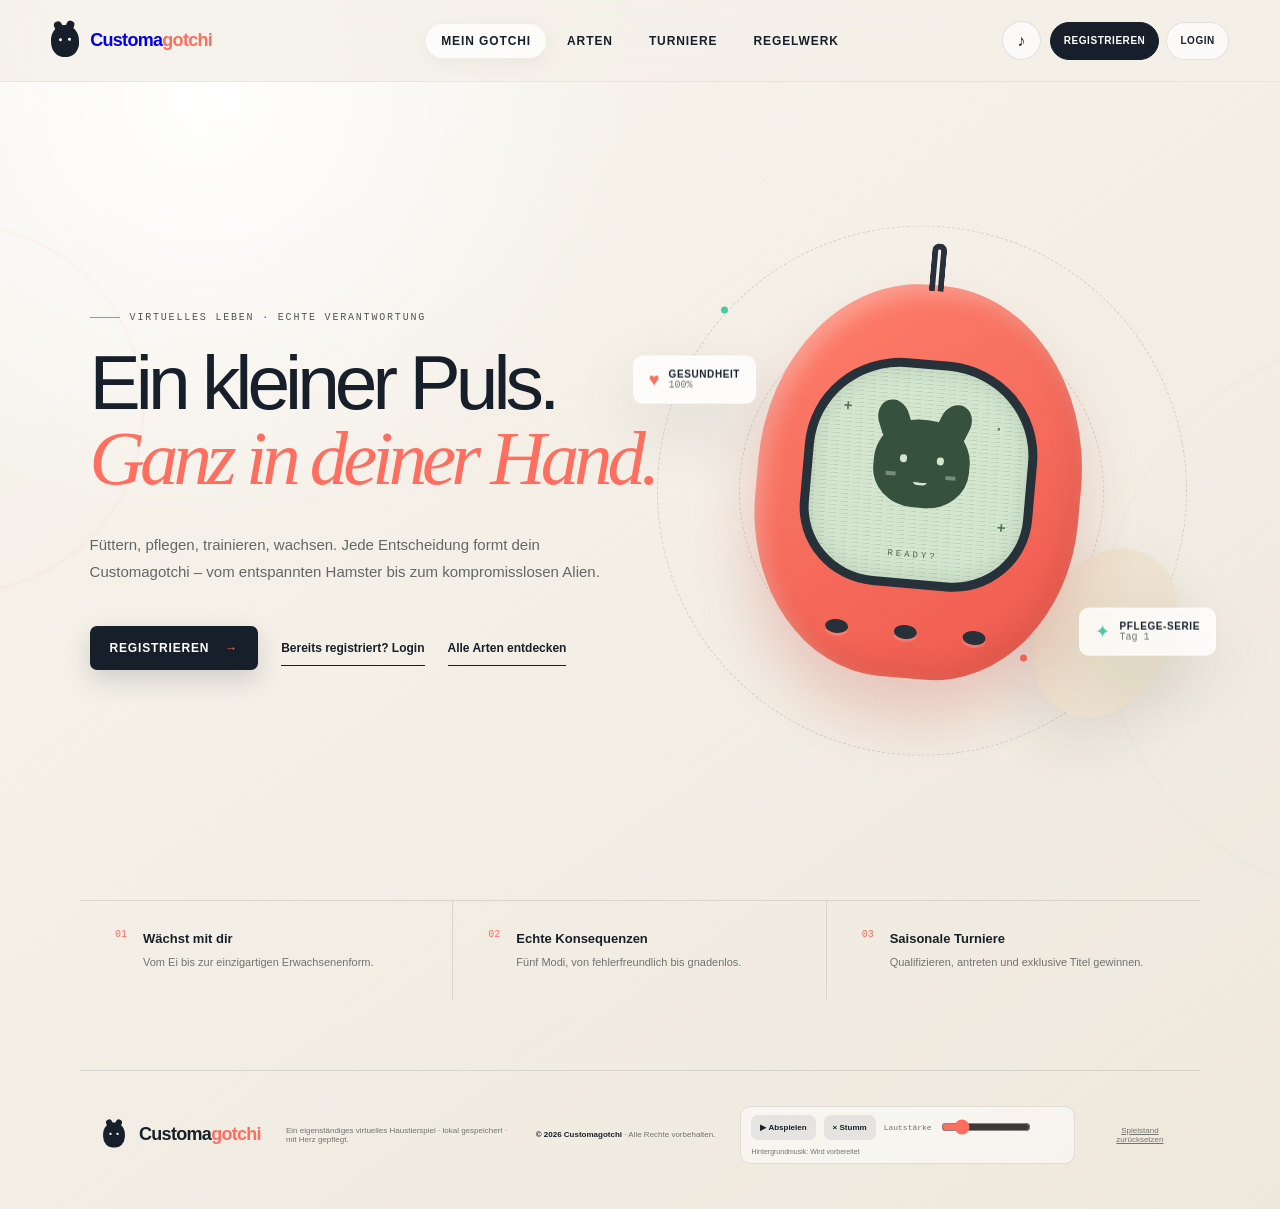
==== commit 69e9f406: "Add files via upload" ====
--- a/index.html
+++ b/index.html
@@ -8,7 +8,8 @@
   <title>Customagotchi – Dein Leben. Dein Wesen.</title>
   <link rel="manifest" href="manifest.webmanifest">
   <link rel="icon" href="assets/icon.svg" type="image/svg+xml">
-  <link rel="stylesheet" href="styles.css?v=20260717-1">
+  <link rel="stylesheet" href="styles.css?v=20260717-2">
+  <link rel="stylesheet" href="enhancements.css?v=20260717-1">
 </head>
 <body>
   <div class="ambient ambient-one"></div>
@@ -26,8 +27,12 @@
       <button class="nav-link" data-view="rules">Regelwerk</button>
     </nav>
     <div class="top-actions">
-      <button class="icon-button" id="soundToggle" aria-label="Ton an- oder ausschalten" title="Ton"><span aria-hidden="true">♪</span></button>
-      <button class="account-pill" id="accountButton"><span class="account-dot"></span><span id="accountLabel">Gast</span></button>
+      <button class="icon-button" id="soundToggle" aria-label="Soundeffekte an- oder ausschalten" title="Soundeffekte"><span aria-hidden="true">♪</span></button>
+      <div class="guest-auth-actions" id="guestAuthActions" aria-label="Konto">
+        <button class="auth-top-button primary" type="button" data-auth-action="register">Registrieren</button>
+        <button class="auth-top-button" type="button" data-auth-action="login">Login</button>
+      </div>
+      <button class="account-pill hidden" id="accountButton" type="button"><span class="account-dot"></span><span id="accountLabel"></span></button>
     </div>
   </header>
 
@@ -38,8 +43,13 @@
         <h1 id="homeHeading">Ein kleiner Puls.<br><em>Ganz in deiner Hand.</em></h1>
         <p class="hero-copy">Füttern, pflegen, trainieren, wachsen. Jede Entscheidung formt dein Customagotchi – vom entspannten Hamster bis zum kompromisslosen Alien.</p>
         <div class="hero-actions" id="guestHeroActions">
-          <button class="primary-button" data-open="membership">Mitglied werden <span>→</span></button>
-          <button class="text-button" data-view-target="species">Alle Arten entdecken</button>
+          <button class="primary-button" type="button" data-auth-action="register">Registrieren <span>→</span></button>
+          <button class="text-button" type="button" data-auth-action="login">Bereits registriert? Login</button>
+          <button class="text-button" type="button" data-view-target="species">Alle Arten entdecken</button>
+        </div>
+        <div class="hero-actions hidden" id="memberHeroActions">
+          <button class="primary-button" type="button" data-view-target="species">Gotchi auswählen <span>→</span></button>
+          <button class="text-button" type="button" data-view-target="rules">Regelwerk ansehen</button>
         </div>
 
         <div class="hero-orbit" aria-hidden="true">
@@ -170,6 +180,12 @@
     <div class="brand footer-brand"><span class="brand-mark" aria-hidden="true"><i></i><b></b></span><span>Customa<span>gotchi</span></span></div>
     <p>Ein eigenständiges virtuelles Haustierspiel · lokal gespeichert · mit Herz gepflegt.</p>
     <p class="footer-copyright"><a href="./" aria-label="Zur Customagotchi-Startseite">© 2026 Customagotchi</a> · Alle Rechte vorbehalten.</p>
+    <div class="music-controls" aria-label="Hintergrundmusik">
+      <button id="musicPlayPause" type="button" aria-pressed="false">▶ Abspielen</button>
+      <button id="musicMute" type="button" aria-pressed="false">× Stumm</button>
+      <label class="music-volume-control" for="musicVolume">Lautstärke <input id="musicVolume" type="range" min="0" max="100" step="1" value="18"></label>
+      <p class="music-status" id="musicStatus" aria-live="polite">Hintergrundmusik wird vorbereitet.</p>
+    </div>
     <button id="resetData" class="footer-link">Spielstand zurücksetzen</button>
   </footer>
 
@@ -189,6 +205,7 @@
     </article>
   </template>
 
-  <script src="app.js?v=20260717-1" defer></script>
+  <script src="auth-music.js?v=20260717-1" defer></script>
+  <script src="app.js?v=20260717-2" defer></script>
 </body>
 </html>
--- a/enhancements.css
+++ b/enhancements.css
@@ -0,0 +1,126 @@
+/* GitHub-Pages-Erweiterungen: lokaler Login und Musiksteuerung */
+.guest-auth-actions {
+  display: flex;
+  align-items: center;
+  gap: 7px;
+}
+.auth-top-button {
+  min-height: 38px;
+  border-radius: 999px;
+  padding: 8px 13px;
+  border: 1px solid var(--line);
+  background: rgba(255,255,255,.68);
+  color: var(--ink);
+  font-size: 10px;
+  font-weight: 800;
+  text-transform: uppercase;
+  letter-spacing: .55px;
+  cursor: pointer;
+}
+.auth-top-button.primary {
+  background: var(--ink);
+  color: #fff;
+  border-color: var(--ink);
+}
+.auth-top-button:hover { transform: translateY(-1px); }
+
+.auth-choice-grid {
+  display: grid;
+  grid-template-columns: 1fr 1fr;
+  gap: 12px;
+  margin: 20px 0;
+}
+.auth-choice-card {
+  display: grid;
+  justify-items: start;
+  gap: 7px;
+  min-height: 145px;
+  padding: 22px;
+  border: 1px solid var(--line);
+  border-radius: 12px;
+  background: #fff;
+  text-align: left;
+  cursor: pointer;
+  transition: transform .2s, border-color .2s, box-shadow .2s;
+}
+.auth-choice-card:hover {
+  transform: translateY(-3px);
+  border-color: var(--coral);
+  box-shadow: 0 16px 34px rgba(45,41,35,.10);
+}
+.auth-choice-card > span { color: var(--coral); font: 24px var(--mono); }
+.auth-choice-card strong { font-size: 16px; }
+.auth-choice-card small { color: var(--muted); line-height: 1.55; }
+.auth-local-note {
+  padding: 11px 13px;
+  border-radius: 8px;
+  background: #fff6e8;
+  color: #755f3e;
+  font-size: 9px;
+  line-height: 1.6;
+}
+.auth-error {
+  margin: 13px 0 0;
+  padding: 10px 12px;
+  border-radius: 7px;
+  background: #ffe6e1;
+  color: #9b2f26;
+  font-size: 9px;
+  line-height: 1.5;
+}
+.auth-error.visible { display: block; }
+.auth-login-grid { grid-template-columns: 1fr; }
+.auth-account-actions { flex-wrap: wrap; }
+.auth-account-actions .danger-button { margin-left: auto; }
+
+.music-controls {
+  display: flex;
+  align-items: center;
+  gap: 8px;
+  flex-wrap: wrap;
+  padding: 8px 10px;
+  border: 1px solid var(--line);
+  border-radius: 10px;
+  background: rgba(255,255,255,.5);
+}
+.music-controls button {
+  border: 0;
+  border-radius: 7px;
+  background: rgba(23,32,42,.08);
+  padding: 8px 9px;
+  font-size: 8px;
+  font-weight: 800;
+  cursor: pointer;
+}
+.music-controls button:hover { background: rgba(23,32,42,.14); }
+.music-volume-control {
+  display: inline-flex;
+  align-items: center;
+  gap: 7px;
+  font: 8px var(--mono);
+  color: var(--muted);
+}
+.music-volume-control input {
+  width: 90px;
+  accent-color: var(--coral);
+}
+.music-status {
+  width: 100%;
+  margin: 0;
+  font-size: 7px;
+  color: var(--muted);
+}
+
+@media (max-width: 780px) {
+  .guest-auth-actions { gap: 4px; }
+  .auth-top-button { padding: 8px 10px; font-size: 8px; }
+  .auth-choice-grid { grid-template-columns: 1fr; }
+  .music-controls { width: 100%; }
+}
+
+@media (max-width: 500px) {
+  .top-actions { min-width: 0; }
+  .auth-top-button { padding: 8px; }
+  .music-volume-control { width: 100%; }
+  .music-volume-control input { flex: 1; }
+}
